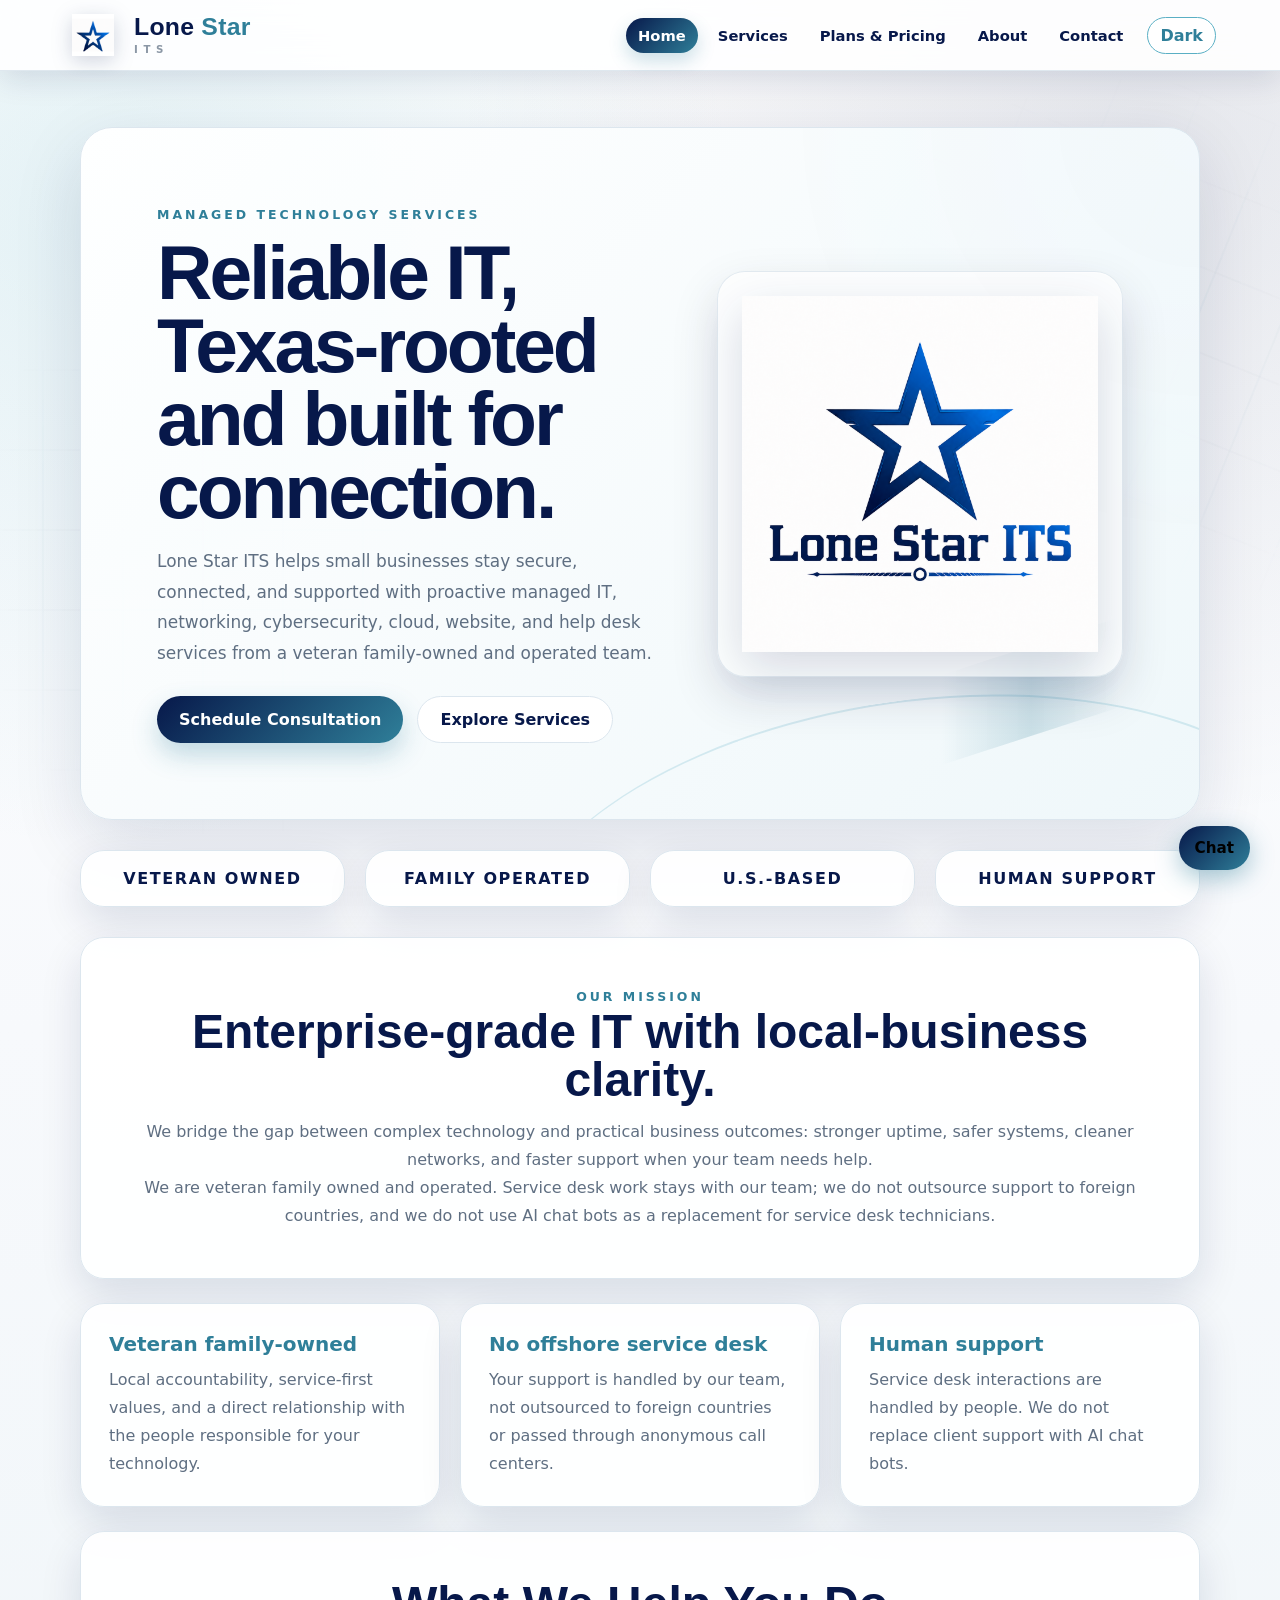
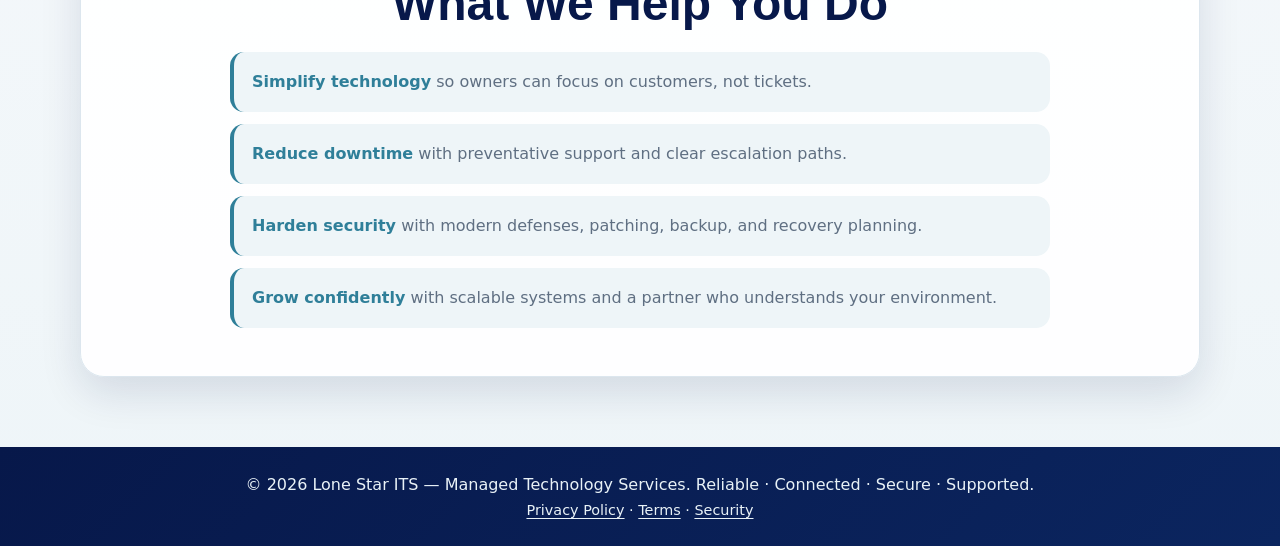
==== index.html @ 9e4dc772 "chore: add human service desk messaging" ====
<!DOCTYPE html>
<html lang="en">
<head>
  <meta charset="UTF-8">
  <meta name="viewport" content="width=device-width, initial-scale=1.0">
  <title>Lone Star ITS | Managed IT Services in Texas</title>
  <meta name="description" content="Lone Star ITS provides reliable managed IT, cybersecurity, networking, cloud, backup, website management, and support services for small businesses.">
  <meta property="og:title" content="Lone Star ITS | Managed Technology Services">
  <meta property="og:description" content="Lone Star ITS provides reliable managed IT, cybersecurity, networking, cloud, backup, website management, and support services for small businesses.">
  <meta property="og:image" content="https://lonestar-its.com/logo.png">
  <meta property="og:url" content="https://lonestar-its.com/">
  <link rel="icon" type="image/png" href="logo-mark.png">
  <meta http-equiv="Content-Security-Policy" content="default-src 'self'; script-src 'self' 'unsafe-inline'; style-src 'self' 'unsafe-inline' https://fonts.googleapis.com; font-src https://fonts.gstatic.com; img-src 'self' data:; form-action https://formspree.io; connect-src 'self' https://lone-star-its.saints-correa23.workers.dev;">
  <meta http-equiv="X-Content-Type-Options" content="nosniff">
  <meta http-equiv="X-Frame-Options" content="DENY">
  <meta name="referrer" content="strict-origin-when-cross-origin">
  <link href="https://fonts.googleapis.com/css2?family=Inter:wght@400;500;600;700;800&family=Rajdhani:wght@600;700&display=swap" rel="stylesheet">
  <link rel="stylesheet" href="style.css">
</head>
<body>
<header>
  <a class="brand" href="index.html" aria-label="Lone Star ITS home">
    <img src="logo-mark.png" alt="Lone Star ITS blue star logo mark">
    <span class="brand-copy"><strong><span>Lone</span> Star</strong><small>ITS</small></span>
  </a>
  <div class="header-right">
    <nav id="main-nav">
      <a class="active" href="index.html">Home</a>
      <a href="services.html">Services</a>
      <a href="pricing.html">Plans &amp; Pricing</a>
      <a href="about.html">About</a>
      <a href="contact.html">Contact</a>
    </nav>
    <button class="dark-toggle" id="dark-mode-toggle">Dark</button>
    <button class="hamburger" id="hamburger" aria-label="Menu">
      <span></span><span></span><span></span>
    </button>
  </div>
</header>
<section class="hero hero-home fade-in">
  <div class="hero-text slide-up">
    <p class="eyebrow">Managed Technology Services</p>
    <h1>Reliable IT, Texas-rooted and built for connection.</h1>
    <p>Lone Star ITS helps small businesses stay secure, connected, and supported with proactive managed IT, networking, cybersecurity, cloud, website, and help desk services from a veteran family-owned and operated team.</p>
    <div class="hero-actions">
      <a class="btn primary" href="contact.html">Schedule Consultation</a>
      <a class="btn secondary" href="services.html">Explore Services</a>
    </div>
  </div>
  <div class="hero-logo-panel" aria-label="Lone Star ITS logo">
    <img src="logo.png" alt="Lone Star ITS logo">
  </div>
</section>
<main>
  <section class="trust-strip fade-in" aria-label="Brand pillars">
    <span>Veteran Owned</span><span>Family Operated</span><span>U.S.-Based</span><span>Human Support</span>
  </section>
  <section class="mission fade-in">
    <p class="eyebrow">Our Mission</p>
    <h2>Enterprise-grade IT with local-business clarity.</h2>
    <p>We bridge the gap between complex technology and practical business outcomes: stronger uptime, safer systems, cleaner networks, and faster support when your team needs help.</p>
    <p>We are veteran family owned and operated. Service desk work stays with our team; we do not outsource support to foreign countries, and we do not use AI chat bots as a replacement for service desk technicians.</p>
  </section>
  <section class="values cards fade-in">
    <article><h3>Veteran family-owned</h3><p>Local accountability, service-first values, and a direct relationship with the people responsible for your technology.</p></article>
    <article><h3>No offshore service desk</h3><p>Your support is handled by our team, not outsourced to foreign countries or passed through anonymous call centers.</p></article>
    <article><h3>Human support</h3><p>Service desk interactions are handled by people. We do not replace client support with AI chat bots.</p></article>
  </section>
  <section class="goals fade-in">
    <h2>What We Help You Do</h2>
    <ol>
      <li><strong>Simplify technology</strong> so owners can focus on customers, not tickets.</li>
      <li><strong>Reduce downtime</strong> with preventative support and clear escalation paths.</li>
      <li><strong>Harden security</strong> with modern defenses, patching, backup, and recovery planning.</li>
      <li><strong>Grow confidently</strong> with scalable systems and a partner who understands your environment.</li>
    </ol>
  </section>
</main>
<footer>
  <p>© 2026 Lone Star ITS — Managed Technology Services. Reliable · Connected · Secure · Supported.</p>
  <p class="footer-links"><a href="privacy.html">Privacy Policy</a> · <a href="terms.html">Terms</a> · <a href="security.html">Security</a></p>
</footer>
<div id="chat-widget">
  <div id="chat-box">
    <div id="chat-header">
      <div class="chat-status">
        <span class="status-dot"></span>
        Lone Star ITS Website Assistant
      </div>
      <button id="chat-close" aria-label="Close chat">X</button>
    </div>
    <div id="chat-messages">
      <div class="chat-msg bot">Hi there! I'm the Lone Star ITS website assistant for general questions. For service desk support, you will work with real people from our team.</div>
    </div>
    <div id="chat-quick-replies">
      <button class="quick-reply">Pricing</button>
      <button class="quick-reply">Services</button>
      <button class="quick-reply">Service Area</button>
      <button class="quick-reply">Contact</button>
    </div>
    <div id="chat-input-row">
      <input type="text" id="chat-input" placeholder="Type a message..." autocomplete="off">
      <button id="chat-send" aria-label="Send message">Send</button>
    </div>
  </div>
  <button id="chat-toggle" title="Chat with us">Chat</button>
</div>
<script src="main.js"></script>
</body>
</html>
---- style.css ----
/* ============================================================
   Lone Star ITS — Main Stylesheet
   Brand direction: navy, teal, silver, white, circuit-line detail
   ============================================================ */

:root {
  --bg: #f7f9fc;
  --surface: #ffffff;
  --surface-soft: #eef5f8;
  --text: #10213f;
  --muted: #5f6f82;
  --navy: #07184a;
  --navy-2: #0b255f;
  --teal: #2f7f99;
  --teal-light: #5aafc4;
  --silver: #8b97a5;
  --border: #dce6ee;
  --shadow: rgba(7, 24, 74, 0.12);
  --shadow-strong: rgba(7, 24, 74, 0.24);
  --chat-bg: #ffffff;
  --chat-bubble-bot: #edf4f7;
  --chat-bubble-user: #2f7f99;
  --chat-text: #10213f;
}

body.dark-mode {
  --bg: #07111f;
  --surface: #0d1b2f;
  --surface-soft: #10213f;
  --text: #e9f2f7;
  --muted: #aebdca;
  --border: #1f3857;
  --shadow: rgba(0, 0, 0, 0.4);
  --shadow-strong: rgba(0, 0, 0, 0.55);
  --chat-bg: #0d1b2f;
  --chat-bubble-bot: #132b45;
  --chat-text: #e9f2f7;
}

* { box-sizing: border-box; margin: 0; padding: 0; }

body {
  min-height: 100vh;
  color: var(--text);
  background:
    radial-gradient(circle at 8% 10%, rgba(90, 175, 196, 0.16), transparent 28%),
    radial-gradient(circle at 90% 6%, rgba(7, 24, 74, 0.10), transparent 30%),
    linear-gradient(180deg, #ffffff 0%, var(--bg) 48%, #eef5f8 100%);
  font-family: 'Inter', system-ui, -apple-system, BlinkMacSystemFont, 'Segoe UI', sans-serif;
  transition: background-color 0.3s, color 0.3s;
}

body::before,
body::after {
  content: "";
  position: fixed;
  inset: auto auto 4% -6%;
  width: 48vw;
  height: 48vw;
  pointer-events: none;
  opacity: 0.18;
  background:
    linear-gradient(90deg, transparent 49%, var(--teal) 50%, transparent 51%) 0 0/80px 80px,
    linear-gradient(0deg, transparent 49%, var(--silver) 50%, transparent 51%) 0 0/80px 80px;
  mask-image: radial-gradient(circle, #000 0%, transparent 68%);
  z-index: -1;
}

body::after {
  inset: 5% -12% auto auto;
  transform: rotate(22deg);
  opacity: 0.13;
}

a { color: inherit; text-decoration: none; }

header {
  position: sticky;
  top: 0;
  z-index: 1000;
  display: flex;
  align-items: center;
  justify-content: space-between;
  gap: 24px;
  padding: 14px clamp(18px, 5vw, 64px);
  background: rgba(255, 255, 255, 0.88);
  border-bottom: 1px solid rgba(220, 230, 238, 0.9);
  box-shadow: 0 8px 30px var(--shadow);
  backdrop-filter: blur(14px);
}

body.dark-mode header { background: rgba(7, 17, 31, 0.88); }

.brand {
  display: inline-flex;
  align-items: center;
  gap: 12px;
  min-width: max-content;
}

.brand img {
  width: 58px;
  height: 42px;
  object-fit: contain;
  filter: drop-shadow(0 5px 10px rgba(7, 24, 74, 0.18));
}

.brand-copy { display: grid; line-height: 1; }
.brand-copy strong {
  font-family: 'Rajdhani', 'Inter', sans-serif;
  font-size: 1.55rem;
  letter-spacing: 0.01em;
  color: var(--teal);
}
.brand-copy strong span { color: var(--navy); }
body.dark-mode .brand-copy strong span { color: #dcefff; }
.brand-copy small {
  margin-top: 4px;
  color: var(--silver);
  letter-spacing: 0.55em;
  font-weight: 800;
  font-size: 0.64rem;
}

.header-right { display: flex; align-items: center; gap: 12px; }
nav { display: flex; align-items: center; gap: 8px; }
nav a {
  padding: 9px 12px;
  color: var(--navy);
  border-radius: 999px;
  font-weight: 700;
  font-size: 0.92rem;
  transition: 0.2s ease;
}
body.dark-mode nav a { color: #dcefff; }
nav a:hover,
nav a.active {
  color: #ffffff;
  background: linear-gradient(135deg, var(--navy), var(--teal));
  box-shadow: 0 8px 18px rgba(47, 127, 153, 0.24);
}

.dark-toggle,
.hamburger,
button,
.btn {
  font: inherit;
}

.dark-toggle {
  border: 1px solid var(--teal-light);
  background: var(--surface);
  color: var(--teal);
  border-radius: 999px;
  padding: 8px 12px;
  cursor: pointer;
  font-weight: 800;
  white-space: nowrap;
}
.dark-toggle:hover { background: var(--teal); color: #fff; }

.hamburger {
  display: none;
  flex-direction: column;
  gap: 5px;
  cursor: pointer;
  background: none;
  border: none;
  padding: 4px;
}
.hamburger span { width: 25px; height: 3px; background: var(--navy); border-radius: 3px; transition: 0.3s; }
body.dark-mode .hamburger span { background: #e9f2f7; }
.hamburger.open span:nth-child(1) { transform: translateY(8px) rotate(45deg); }
.hamburger.open span:nth-child(2) { opacity: 0; }
.hamburger.open span:nth-child(3) { transform: translateY(-8px) rotate(-45deg); }

.hero {
  position: relative;
  overflow: hidden;
  display: grid;
  grid-template-columns: minmax(0, 1.1fr) minmax(290px, 0.9fr);
  align-items: center;
  gap: clamp(28px, 5vw, 70px);
  margin: clamp(24px, 5vw, 56px) auto 28px;
  width: min(1120px, calc(100% - 32px));
  padding: clamp(34px, 6vw, 76px);
  background:
    linear-gradient(135deg, rgba(255, 255, 255, 0.94), rgba(238, 247, 250, 0.94)),
    radial-gradient(circle at 100% 0%, rgba(90, 175, 196, 0.24), transparent 35%);
  border: 1px solid var(--border);
  border-radius: 32px;
  box-shadow: 0 24px 70px var(--shadow);
}
body.dark-mode .hero { background: linear-gradient(135deg, rgba(13, 27, 47, 0.96), rgba(12, 36, 65, 0.92)); }
.hero::before {
  content: "";
  position: absolute;
  inset: auto -12% -45% 38%;
  height: 62%;
  border: 2px solid rgba(90, 175, 196, 0.22);
  border-left: none;
  border-bottom: none;
  border-radius: 50%;
  transform: rotate(-8deg);
}
.hero::after {
  content: "";
  position: absolute;
  right: 7%;
  bottom: 12%;
  width: 180px;
  height: 90px;
  background: linear-gradient(90deg, transparent, rgba(47, 127, 153, 0.28), transparent);
  transform: skewY(-18deg);
  opacity: 0.7;
}
.hero > * { position: relative; z-index: 1; }
.hero.compact { min-height: 360px; }
.hero h1 {
  max-width: 760px;
  color: var(--navy);
  font-family: 'Rajdhani', 'Inter', sans-serif;
  font-size: clamp(2.4rem, 6vw, 5rem);
  line-height: 0.95;
  letter-spacing: -0.04em;
  margin: 10px 0 18px;
}
body.dark-mode .hero h1 { color: #eaf8ff; }
.hero p { color: var(--muted); line-height: 1.8; font-size: 1.06rem; max-width: 680px; }
.eyebrow {
  color: var(--teal) !important;
  text-transform: uppercase;
  letter-spacing: 0.24em;
  font-weight: 900;
  font-size: 0.78rem !important;
}
.hero-actions { display: flex; flex-wrap: wrap; gap: 14px; margin-top: 28px; }

.btn,
button.submit {
  display: inline-flex;
  align-items: center;
  justify-content: center;
  border: none;
  border-radius: 999px;
  padding: 13px 22px;
  cursor: pointer;
  font-weight: 900;
  transition: 0.2s ease;
}
.btn.primary,
button.submit { background: linear-gradient(135deg, var(--navy), var(--teal)); color: #ffffff; box-shadow: 0 12px 26px rgba(47,127,153,0.28); }
.btn.secondary { color: var(--navy); background: var(--surface); border: 1px solid var(--border); }
.btn.small { padding: 10px 16px; color: #fff; background: var(--teal); margin-top: 16px; }
.btn:hover,
button.submit:hover { transform: translateY(-2px); box-shadow: 0 14px 34px var(--shadow-strong); }

.hero-logo-panel {
  display: grid;
  place-items: center;
  min-height: 300px;
  padding: 24px;
  background: rgba(255,255,255,0.72);
  border: 1px solid rgba(220, 230, 238, 0.8);
  border-radius: 28px;
  box-shadow: inset 0 1px 0 rgba(255,255,255,0.8), 0 20px 48px rgba(7,24,74,0.14);
}
body.dark-mode .hero-logo-panel { background: rgba(255,255,255,0.05); }
.hero-logo-panel img { width: min(100%, 480px); height: auto; object-fit: contain; filter: drop-shadow(0 16px 24px rgba(7,24,74,0.16)); }

main { width: min(1120px, calc(100% - 32px)); margin: 0 auto 70px; }
.trust-strip,
.cards,
.services-grid,
.pricing {
  display: grid;
  gap: 20px;
}
.trust-strip {
  grid-template-columns: repeat(4, 1fr);
  margin: 30px 0;
}
.trust-strip span,
.cards article,
.service-card,
.plan,
.contact,
.mission,
.goals,
.pricing-note,
.web-plan {
  background: rgba(255,255,255,0.9);
  border: 1px solid var(--border);
  border-radius: 24px;
  box-shadow: 0 16px 42px var(--shadow);
}
body.dark-mode .trust-strip span,
body.dark-mode .cards article,
body.dark-mode .service-card,
body.dark-mode .plan,
body.dark-mode .contact,
body.dark-mode .mission,
body.dark-mode .goals,
body.dark-mode .pricing-note,
body.dark-mode .web-plan { background: rgba(13,27,47,0.9); }
.trust-strip span { padding: 18px; text-align: center; color: var(--navy); font-weight: 900; letter-spacing: 0.1em; text-transform: uppercase; }
body.dark-mode .trust-strip span { color: #e9f2f7; }

.mission,
.goals { padding: clamp(26px, 5vw, 48px); margin: 24px 0; text-align: center; }
.mission h2,
.goals h2,
.contact h2,
.pricing-note h2,
.web-plan h2 { color: var(--navy); font-size: clamp(1.8rem, 4vw, 3rem); font-family: 'Rajdhani', 'Inter', sans-serif; line-height: 1; margin-bottom: 14px; }
body.dark-mode .mission h2,
body.dark-mode .goals h2,
body.dark-mode .contact h2,
body.dark-mode .pricing-note h2,
body.dark-mode .web-plan h2 { color: #eaf8ff; }
.mission p,
.goals li,
.cards p,
.service-card p,
.pricing-note p,
.web-plan-copy,
.web-price-card p,
.web-feature-list { color: var(--muted); line-height: 1.75; }
.goals ol { list-style: none; display: grid; gap: 12px; max-width: 820px; margin: 24px auto 0; text-align: left; }
.goals li { padding: 16px 18px; border-left: 4px solid var(--teal); background: var(--surface-soft); border-radius: 14px; }
.goals strong { color: var(--teal); }

.cards { grid-template-columns: repeat(3, 1fr); margin: 24px 0; }
.cards article { padding: 28px; }
.cards h3,
.service-card h3,
.plan h3 { color: var(--teal); font-size: 1.25rem; margin-bottom: 10px; }

.services-grid { grid-template-columns: repeat(auto-fit, minmax(260px, 1fr)); margin-top: 26px; }
.service-card { padding: 28px; transition: 0.2s ease; }
.service-card:hover { transform: translateY(-6px); box-shadow: 0 22px 52px var(--shadow-strong); }

.pricing-note { padding: clamp(24px, 4vw, 38px); margin: 24px 0 0; text-align: center; }
.pricing-note p { max-width: 780px; margin: 0 auto; }
.pricing-note .eyebrow { margin-bottom: 10px; }

.pricing { grid-template-columns: repeat(3, 1fr); align-items: stretch; margin-top: 28px; }
.plan { position: relative; padding: 32px; display: flex; flex-direction: column; gap: 16px; }
.plan.featured { border: 2px solid var(--teal-light); transform: translateY(-8px); }
.plan-label { color: var(--teal); text-transform: uppercase; letter-spacing: 0.18em; font-weight: 900; font-size: 0.72rem; }
.price { color: var(--navy); font-size: 2.4rem; font-weight: 900; }
body.dark-mode .price { color: #eaf8ff; }
.price span { color: var(--muted); font-size: 1rem; }
.plan ul { display: grid; gap: 10px; margin-left: 18px; color: var(--muted); line-height: 1.5; flex: 1; }

.standalone-pricing { margin-top: 28px; }
.web-plan {
  position: relative;
  overflow: hidden;
  display: grid;
  gap: 24px;
  padding: clamp(28px, 5vw, 46px);
  border: 2px solid rgba(90, 175, 196, 0.42);
}
.web-plan::before {
  content: "";
  position: absolute;
  inset: 0;
  background:
    radial-gradient(circle at 85% 15%, rgba(90,175,196,0.20), transparent 30%),
    linear-gradient(135deg, transparent, rgba(47,127,153,0.08));
  pointer-events: none;
}
.web-plan > * { position: relative; z-index: 1; }
.web-plan-copy { max-width: 850px; }
.web-pricing-grid { display: grid; grid-template-columns: repeat(2, 1fr); gap: 18px; }
.web-price-card {
  padding: 22px;
  border: 1px solid var(--border);
  border-radius: 20px;
  background: var(--surface-soft);
}
.web-price-card span { display: block; color: var(--teal); font-weight: 900; text-transform: uppercase; letter-spacing: 0.14em; font-size: 0.72rem; margin-bottom: 8px; }
.web-price-card strong { display: block; color: var(--navy); font-size: clamp(1.6rem, 4vw, 2.6rem); font-weight: 900; margin-bottom: 8px; }
body.dark-mode .web-price-card strong { color: #eaf8ff; }
.web-price-card strong span { display: inline; color: var(--muted); font-size: 1rem; letter-spacing: normal; text-transform: none; }
.web-price-card.highlight { background: linear-gradient(135deg, rgba(7, 24, 74, 0.08), rgba(47, 127, 153, 0.13)); border-color: var(--teal-light); }
.web-feature-list { display: grid; grid-template-columns: repeat(2, minmax(0, 1fr)); gap: 10px 20px; margin-left: 18px; }

.contact { max-width: 680px; margin: 28px auto 0; padding: clamp(26px, 5vw, 46px); text-align: center; }
form { margin-top: 20px; text-align: left; }
label { display: block; margin: 16px 0 7px; font-weight: 800; color: var(--navy); }
body.dark-mode label { color: #dcefff; }
input,
textarea,
select {
  width: 100%;
  padding: 13px 14px;
  border: 1px solid var(--border);
  border-radius: 14px;
  background: var(--surface);
  color: var(--text);
  font: inherit;
}
textarea { resize: vertical; }
input:focus,
textarea:focus,
select:focus { outline: 2px solid rgba(90,175,196,0.35); border-color: var(--teal); }
button.submit { width: 100%; margin-top: 20px; }


#chat-widget { position: fixed; bottom: 30px; right: 30px; z-index: 9999; }
#chat-toggle {
  min-width: 70px;
  height: 44px;
  padding: 0 16px;
  border-radius: 999px;
  background: linear-gradient(135deg, var(--navy), var(--teal));
  border: none;
  cursor: pointer;
  box-shadow: 0 8px 24px rgba(47,127,153,0.42);
  display: flex;
  align-items: center;
  justify-content: center;
  margin-left: auto;
  transition: transform 0.3s;
  font-size: 0.95rem;
  font-weight: 900;
}
#chat-toggle:hover { transform: scale(1.08); }
#chat-box {
  display: none;
  flex-direction: column;
  width: 330px;
  height: 430px;
  background: var(--chat-bg);
  border-radius: 20px;
  box-shadow: 0 18px 48px rgba(0,0,0,0.22);
  overflow: hidden;
  margin-bottom: 12px;
  border: 1px solid var(--border);
}
#chat-box.open { display: flex; }
#chat-header { background: linear-gradient(135deg, var(--navy), var(--teal)); color: #fff; padding: 14px 18px; display: flex; align-items: center; justify-content: space-between; font-weight: 800; font-size: 0.95em; }
.chat-status { display: flex; align-items: center; gap: 8px; }
.status-dot { width: 9px; height: 9px; background: #45d483; border-radius: 50%; animation: pulse 1.5s infinite; }
@keyframes pulse { 0%, 100% { opacity: 1; } 50% { opacity: 0.4; } }
#chat-close { background: none; border: none; color: #fff; font-size: 1.2em; cursor: pointer; line-height: 1; padding: 0 4px; }
#chat-messages { flex: 1; overflow-y: auto; padding: 16px; display: flex; flex-direction: column; gap: 10px; }
.chat-msg { max-width: 85%; padding: 10px 14px; border-radius: 16px; font-size: 0.88em; line-height: 1.5; word-wrap: break-word; }
.chat-msg.bot { background: var(--chat-bubble-bot); color: var(--chat-text); align-self: flex-start; border-bottom-left-radius: 4px; }
.chat-msg.user { background: var(--chat-bubble-user); color: #fff; align-self: flex-end; border-bottom-right-radius: 4px; }
#chat-quick-replies { display: flex; flex-wrap: wrap; gap: 6px; padding: 0 16px 10px; }
.quick-reply { background: none; border: 1px solid var(--teal); color: var(--teal); border-radius: 20px; padding: 5px 12px; font-size: 0.78em; cursor: pointer; font-weight: 800; }
.quick-reply:hover { background: var(--teal); color: #fff; }
#chat-input-row { display: flex; border-top: 1px solid var(--border); padding: 10px; gap: 8px; }
#chat-input { flex: 1; border-radius: 20px; padding: 8px 14px; font-size: 0.85em; }
#chat-send { background: var(--teal); border: none; border-radius: 999px; min-width: 58px; height: 36px; padding: 0 12px; color: #fff; cursor: pointer; display: flex; align-items: center; justify-content: center; font-weight: 900; }
#chat-send:hover { background: var(--teal-light); }
.typing-indicator { display: flex; align-items: center; gap: 4px; padding: 12px 16px; min-width: 52px; }
.typing-indicator span { display: inline-block; width: 7px; height: 7px; border-radius: 50%; background: var(--teal); animation: typingBounce 1.2s infinite ease-in-out; }
.typing-indicator span:nth-child(2) { animation-delay: 0.2s; }
.typing-indicator span:nth-child(3) { animation-delay: 0.4s; }
@keyframes typingBounce { 0%, 60%, 100% { transform: translateY(0); opacity: 0.4; } 30% { transform: translateY(-6px); opacity: 1; } }

footer { text-align: center; padding: 28px 16px; color: #e9f2f7; background: linear-gradient(135deg, var(--navy), #0b255f); }
.footer-links { margin-top: 8px; font-size: 0.9rem; }
.footer-links a { color: #e9f2f7; text-decoration: underline; text-underline-offset: 3px; }
.form-note { margin-top: 16px; color: var(--muted); line-height: 1.6; font-size: 0.92rem; }
.form-note a { color: var(--teal); font-weight: 800; text-decoration: underline; }
.visually-hidden { position: absolute !important; left: -10000px !important; width: 1px !important; height: 1px !important; overflow: hidden !important; }
.fade-in { animation: fadeIn 0.75s ease-in forwards; opacity: 0; }
.slide-up { animation: slideUp 0.75s ease-out forwards; opacity: 0; }
@keyframes fadeIn { from { opacity: 0; transform: translateY(10px); } to { opacity: 1; transform: translateY(0); } }
@keyframes slideUp { from { opacity: 0; transform: translateY(24px); } to { opacity: 1; transform: translateY(0); } }

@media (max-width: 900px) {
  header { flex-wrap: wrap; }
  .hamburger { display: flex; }
  nav { display: none; width: 100%; flex-direction: column; align-items: stretch; padding: 10px 0; }
  nav.open { display: flex; }
  nav a { text-align: center; }
  .hero { grid-template-columns: 1fr; text-align: center; padding: 32px 20px; }
  .hero p { margin-left: auto; margin-right: auto; }
  .hero-actions { justify-content: center; }
  .hero-logo-panel { min-height: 220px; }
  .trust-strip, .cards, .pricing, .web-pricing-grid, .web-feature-list { grid-template-columns: 1fr; }
  .plan.featured { transform: none; }
  #chat-box { width: 290px; height: 390px; }
  #chat-widget { bottom: 20px; right: 16px; }
}

@media (max-width: 520px) {
  .brand-copy strong { font-size: 1.2rem; }
  .brand-copy small { letter-spacing: 0.35em; }
  .brand img { width: 50px; }
  .header-right { width: 100%; justify-content: flex-end; }
  .hero h1 { font-size: 2.25rem; }
}
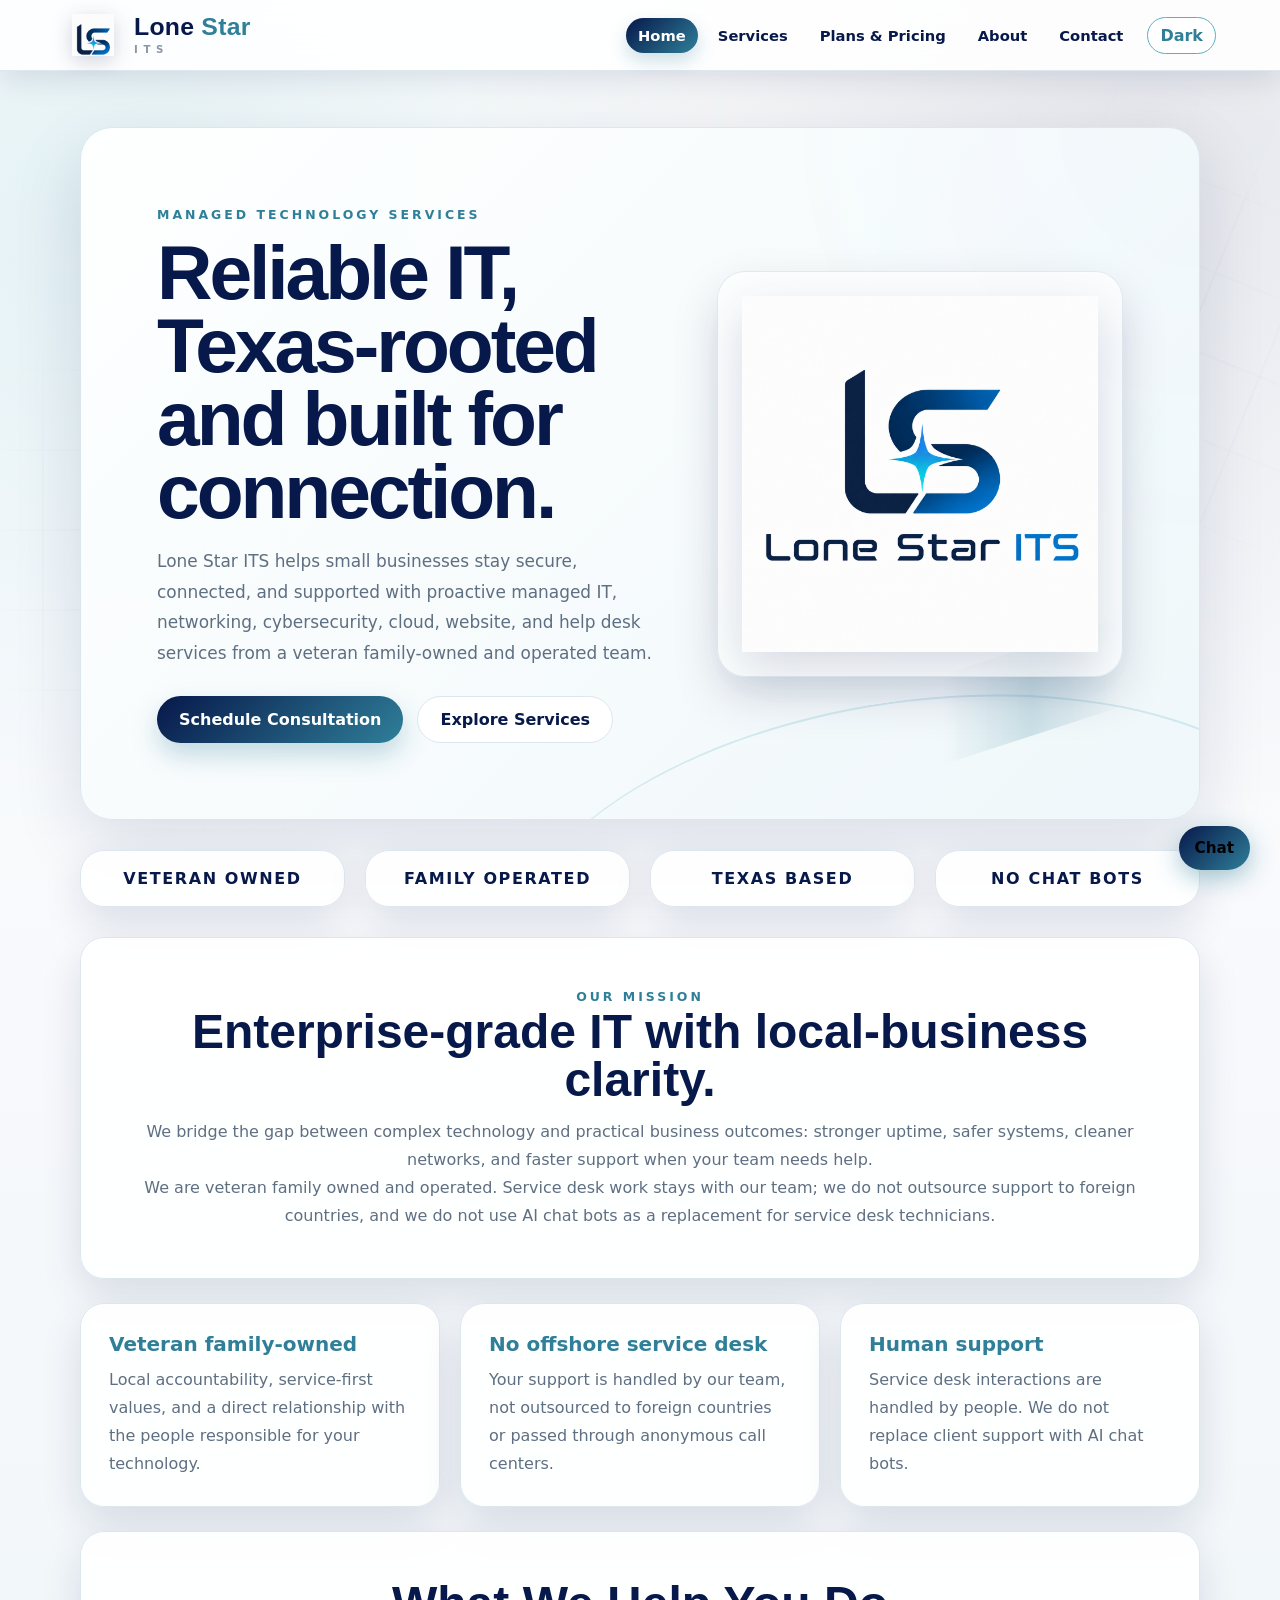
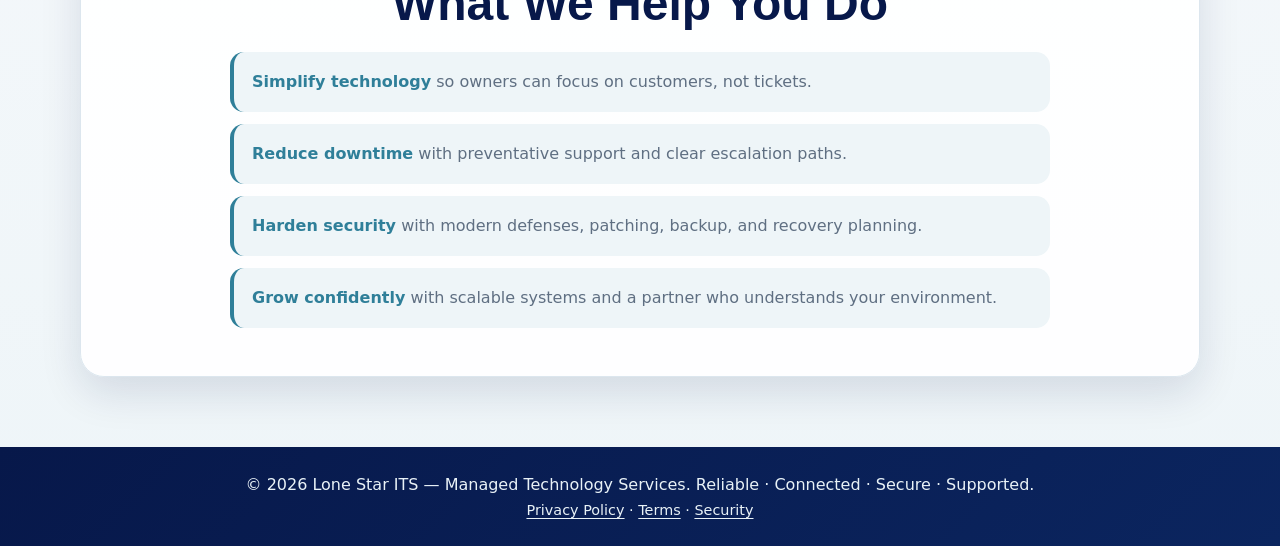
==== commit 087bcf92: "chore: update home trust strip to Texas Based and No Chat Bots Co-Authored-By: Claude Opus 4.7 <nore" ====
--- a/index.html
+++ b/index.html
@@ -53,7 +53,7 @@
 </section>
 <main>
   <section class="trust-strip fade-in" aria-label="Brand pillars">
-    <span>Veteran Owned</span><span>Family Operated</span><span>U.S.-Based</span><span>Human Support</span>
+    <span>Veteran Owned</span><span>Family Operated</span><span>Texas Based</span><span>No Chat Bots</span>
   </section>
   <section class="mission fade-in">
     <p class="eyebrow">Our Mission</p>
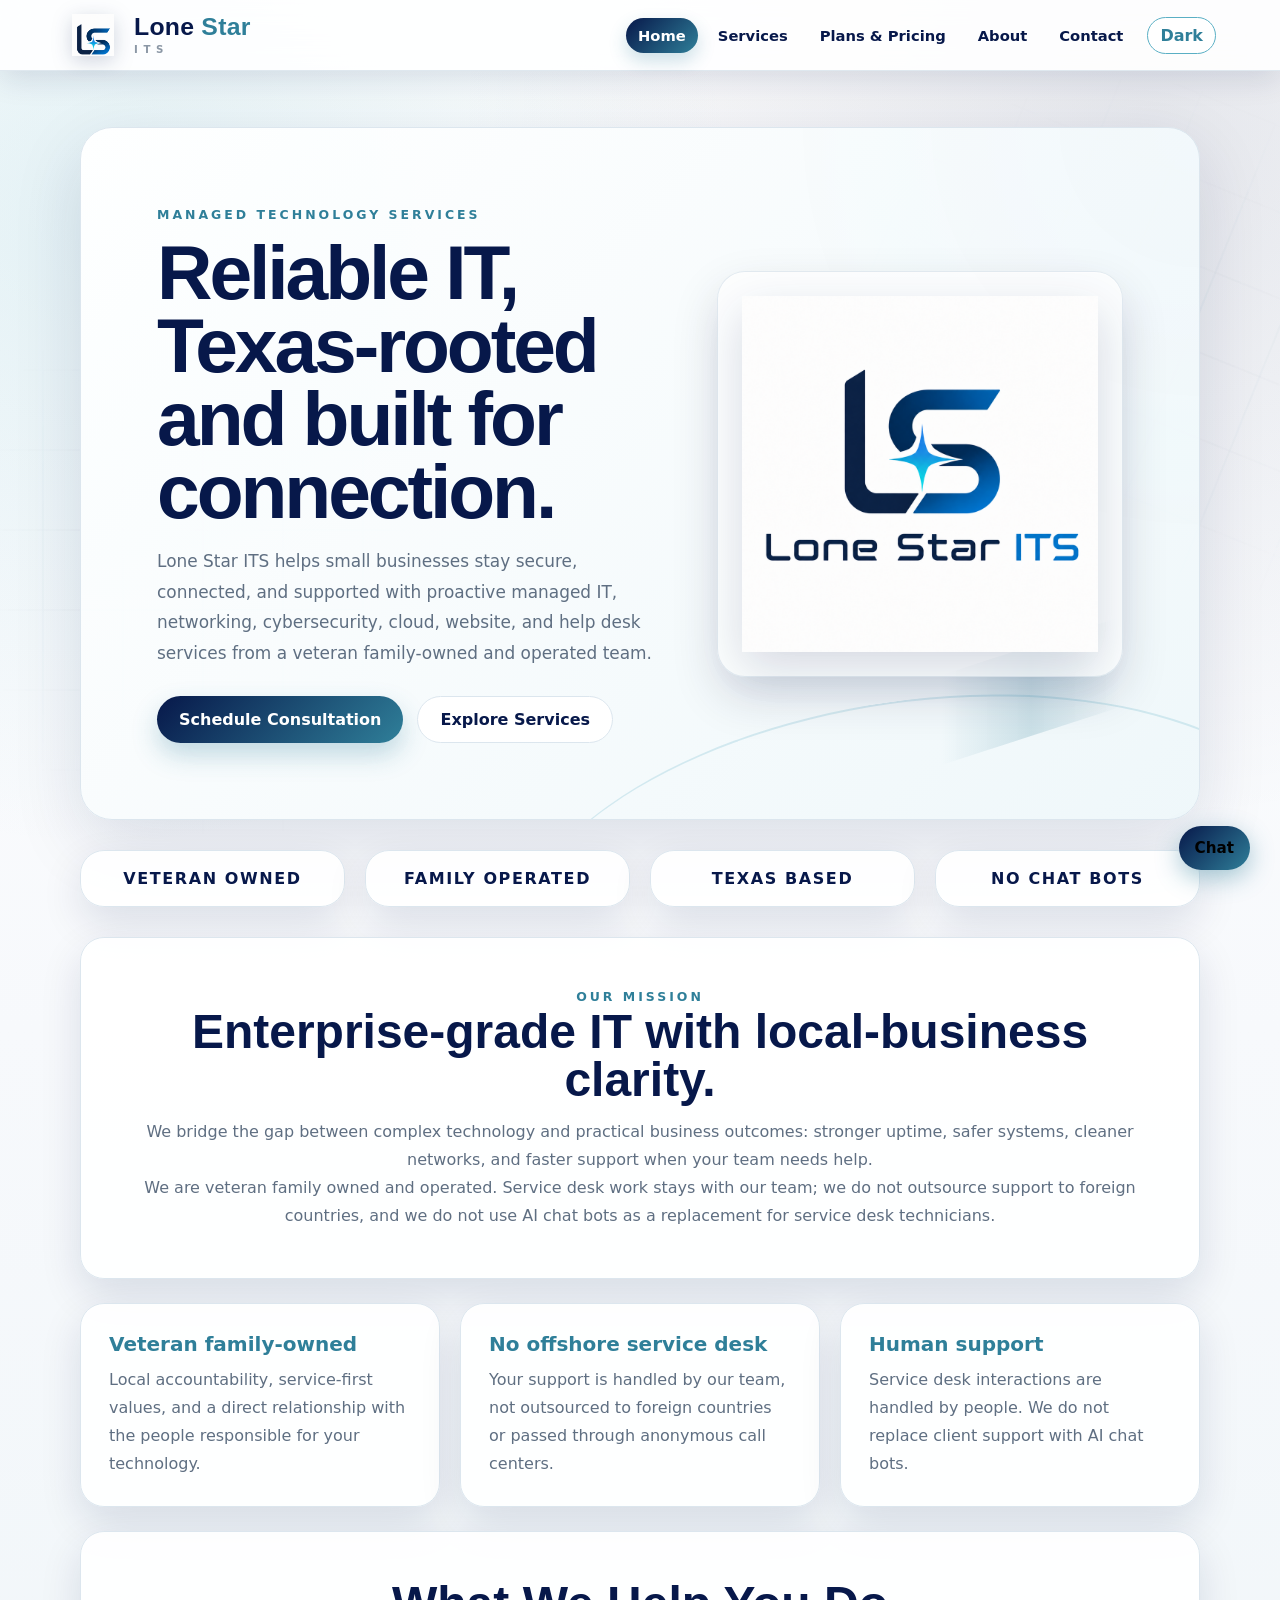
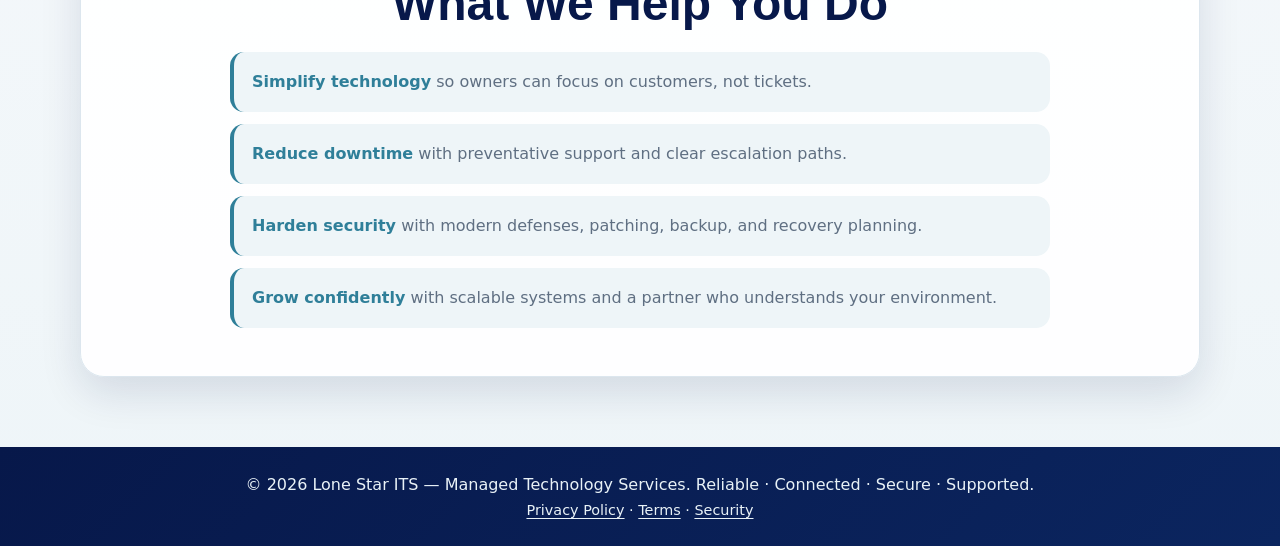
==== commit ca9577fe: "Fix privacy/security accuracy, harden CSP, add SEO/a11y, trim repo - privacy.html & security.html: r" ====
--- a/index.html
+++ b/index.html
@@ -9,15 +9,44 @@
   <meta property="og:description" content="Lone Star ITS provides reliable managed IT, cybersecurity, networking, cloud, backup, website management, and support services for small businesses.">
   <meta property="og:image" content="https://lonestar-its.com/logo.png">
   <meta property="og:url" content="https://lonestar-its.com/">
+  <link rel="canonical" href="https://lonestar-its.com/">
+  <meta name="twitter:card" content="summary_large_image">
+  <meta name="twitter:title" content="Lone Star ITS | Managed Technology Services">
+  <meta name="twitter:description" content="Lone Star ITS provides reliable managed IT, cybersecurity, networking, cloud, backup, website management, and support services for small businesses.">
+  <meta name="twitter:image" content="https://lonestar-its.com/logo.png">
   <link rel="icon" type="image/png" href="logo-mark.png">
-  <meta http-equiv="Content-Security-Policy" content="default-src 'self'; script-src 'self' 'unsafe-inline'; style-src 'self' 'unsafe-inline' https://fonts.googleapis.com; font-src https://fonts.gstatic.com; img-src 'self' data:; form-action https://formspree.io; connect-src 'self' https://lone-star-its.saints-correa23.workers.dev;">
+  <meta http-equiv="Content-Security-Policy" content="default-src 'self'; script-src 'self' https://challenges.cloudflare.com; style-src 'self' https://fonts.googleapis.com; font-src https://fonts.gstatic.com; img-src 'self' data:; form-action 'self'; connect-src 'self' https://lone-star-its.saints-correa23.workers.dev; frame-src https://challenges.cloudflare.com; frame-ancestors 'none'; base-uri 'self'; object-src 'none'; upgrade-insecure-requests">
   <meta http-equiv="X-Content-Type-Options" content="nosniff">
-  <meta http-equiv="X-Frame-Options" content="DENY">
   <meta name="referrer" content="strict-origin-when-cross-origin">
+  <link rel="preconnect" href="https://fonts.googleapis.com">
+  <link rel="preconnect" href="https://fonts.gstatic.com" crossorigin>
   <link href="https://fonts.googleapis.com/css2?family=Inter:wght@400;500;600;700;800&family=Rajdhani:wght@600;700&display=swap" rel="stylesheet">
   <link rel="stylesheet" href="style.css">
+  <script type="application/ld+json">
+  {
+    "@context": "https://schema.org",
+    "@type": "ProfessionalService",
+    "name": "Lone Star ITS",
+    "image": "https://lonestar-its.com/logo.png",
+    "url": "https://lonestar-its.com/",
+    "telephone": "+1-254-317-9258",
+    "email": "support@lonestar-its.com",
+    "priceRange": "$$",
+    "address": {
+      "@type": "PostalAddress",
+      "streetAddress": "214 Ackerman St.",
+      "addressLocality": "Rockdale",
+      "addressRegion": "TX",
+      "postalCode": "76567",
+      "addressCountry": "US"
+    },
+    "description": "Veteran family-owned and operated managed technology services for small businesses: managed IT support, network setup and security, backup and recovery, cybersecurity audits, cloud/email setup, web design and management, and device lifecycle management.",
+    "areaServed": "TX"
+  }
+  </script>
 </head>
 <body>
+<a class="skip-link" href="#main-content">Skip to main content</a>
 <header>
   <a class="brand" href="index.html" aria-label="Lone Star ITS home">
     <img src="logo-mark.png" alt="Lone Star ITS blue star logo mark">
@@ -51,7 +80,7 @@
     <img src="logo.png" alt="Lone Star ITS logo">
   </div>
 </section>
-<main>
+<main id="main-content">
   <section class="trust-strip fade-in" aria-label="Brand pillars">
     <span>Veteran Owned</span><span>Family Operated</span><span>Texas Based</span><span>No Chat Bots</span>
   </section>
@@ -99,6 +128,7 @@
       <button class="quick-reply">Contact</button>
     </div>
     <div id="chat-input-row">
+      <label for="chat-input" class="visually-hidden">Type your message to the website assistant</label>
       <input type="text" id="chat-input" placeholder="Type a message..." autocomplete="off">
       <button id="chat-send" aria-label="Send message">Send</button>
     </div>
--- a/style.css
+++ b/style.css
@@ -285,6 +285,7 @@
 .service-card,
 .plan,
 .contact,
+.contact-info,
 .mission,
 .goals,
 .pricing-note,
@@ -299,10 +300,19 @@
 body.dark-mode .service-card,
 body.dark-mode .plan,
 body.dark-mode .contact,
+body.dark-mode .contact-info,
 body.dark-mode .mission,
 body.dark-mode .goals,
 body.dark-mode .pricing-note,
 body.dark-mode .web-plan { background: rgba(13,27,47,0.9); }
+
+.contact-info { max-width: 680px; margin: 28px auto 0; padding: clamp(24px, 4vw, 38px); text-align: center; }
+.contact-info h2 { color: var(--navy); font-size: clamp(1.6rem, 3.5vw, 2.4rem); font-family: 'Rajdhani', 'Inter', sans-serif; line-height: 1; margin-bottom: 14px; }
+body.dark-mode .contact-info h2 { color: #eaf8ff; }
+.contact-info address { font-style: normal; color: var(--muted); line-height: 1.9; }
+.contact-info .contact-name { color: var(--text); font-weight: 700; letter-spacing: 0.02em; }
+.contact-info a { color: var(--teal); text-decoration: none; font-weight: 600; }
+.contact-info a:hover { text-decoration: underline; }
 .trust-strip span { padding: 18px; text-align: center; color: var(--navy); font-weight: 900; letter-spacing: 0.1em; text-transform: uppercase; }
 body.dark-mode .trust-strip span { color: #e9f2f7; }
 
@@ -453,6 +463,8 @@
 #chat-quick-replies { display: flex; flex-wrap: wrap; gap: 6px; padding: 0 16px 10px; }
 .quick-reply { background: none; border: 1px solid var(--teal); color: var(--teal); border-radius: 20px; padding: 5px 12px; font-size: 0.78em; cursor: pointer; font-weight: 800; }
 .quick-reply:hover { background: var(--teal); color: #fff; }
+#turnstile-container { display: flex; justify-content: center; padding: 8px 10px 0; min-height: 0; }
+#turnstile-container:empty { padding: 0; }
 #chat-input-row { display: flex; border-top: 1px solid var(--border); padding: 10px; gap: 8px; }
 #chat-input { flex: 1; border-radius: 20px; padding: 8px 14px; font-size: 0.85em; }
 #chat-send { background: var(--teal); border: none; border-radius: 999px; min-width: 58px; height: 36px; padding: 0 12px; color: #fff; cursor: pointer; display: flex; align-items: center; justify-content: center; font-weight: 900; }
@@ -468,7 +480,22 @@
 .footer-links a { color: #e9f2f7; text-decoration: underline; text-underline-offset: 3px; }
 .form-note { margin-top: 16px; color: var(--muted); line-height: 1.6; font-size: 0.92rem; }
 .form-note a { color: var(--teal); font-weight: 800; text-decoration: underline; }
+.form-status { margin-top: 12px; min-height: 1.2em; line-height: 1.6; font-size: 0.95rem; font-weight: 600; }
+.form-status[data-state="pending"] { color: var(--muted); }
+.form-status[data-state="error"]   { color: #c0392b; }
 .visually-hidden { position: absolute !important; left: -10000px !important; width: 1px !important; height: 1px !important; overflow: hidden !important; }
+.skip-link {
+  position: absolute;
+  left: -9999px;
+  top: 0;
+  z-index: 10000;
+  background: var(--navy);
+  color: #fff;
+  font-weight: 700;
+  padding: 12px 20px;
+  border-radius: 0 0 10px 0;
+}
+.skip-link:focus { left: 0; }
 .fade-in { animation: fadeIn 0.75s ease-in forwards; opacity: 0; }
 .slide-up { animation: slideUp 0.75s ease-out forwards; opacity: 0; }
 @keyframes fadeIn { from { opacity: 0; transform: translateY(10px); } to { opacity: 1; transform: translateY(0); } }
@@ -497,3 +524,35 @@
   .header-right { width: 100%; justify-content: flex-end; }
   .hero h1 { font-size: 2.25rem; }
 }
+
+/* Pricing page layout */
+body.pricing-page main,
+body.pricing-page .hero {
+  width: min(1280px, calc(100% - 32px));
+}
+
+.pricing.pricing-four {
+  grid-template-columns: repeat(4, minmax(0, 1fr));
+  gap: 18px;
+}
+
+.pricing-four .plan { padding: 28px; }
+.pricing-four .price { font-size: clamp(2rem, 3vw, 2.4rem); }
+
+.launch-note {
+  color: var(--muted);
+  line-height: 1.55;
+  margin-top: -4px;
+}
+
+.launch-note strong { color: var(--teal); }
+
+.text-left { text-align: left; }
+
+@media (max-width: 1180px) {
+  .pricing.pricing-four { grid-template-columns: repeat(2, minmax(0, 1fr)); }
+}
+
+@media (max-width: 900px) {
+  .pricing.pricing-four { grid-template-columns: 1fr; }
+}
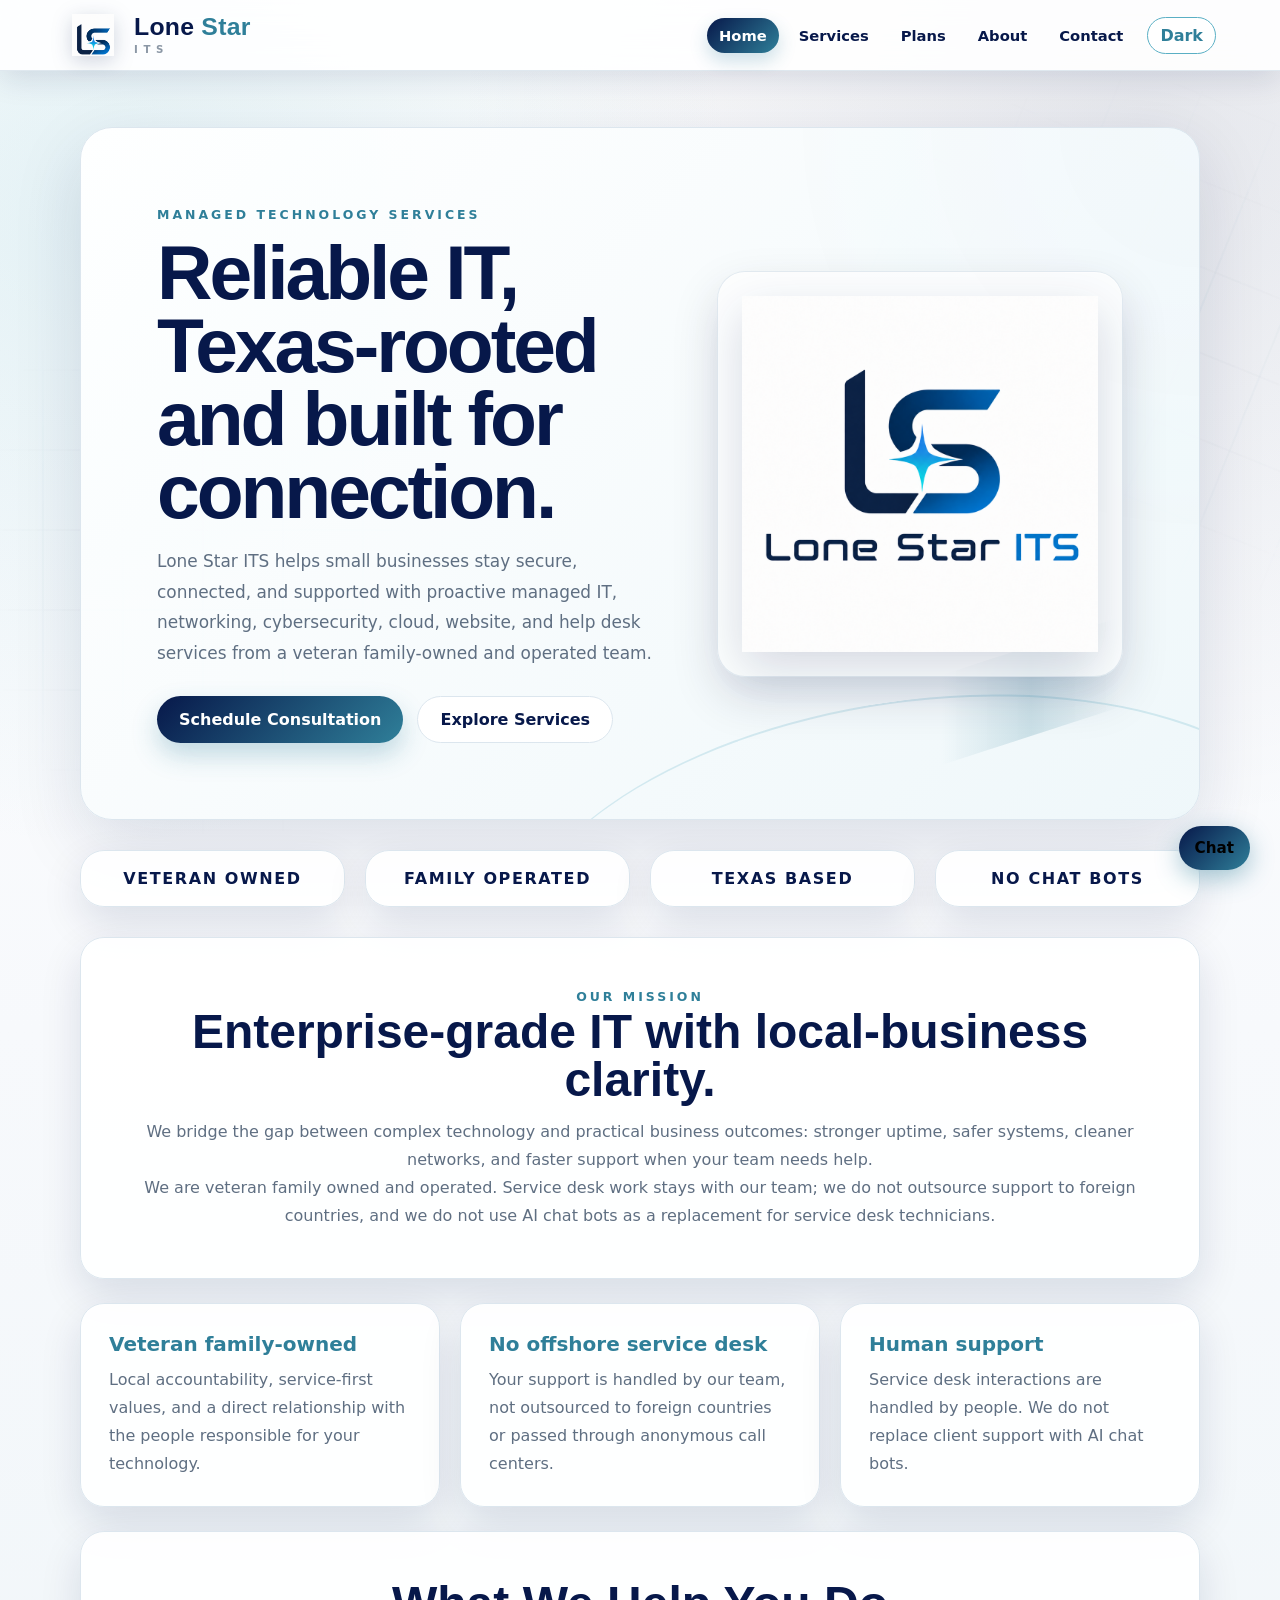
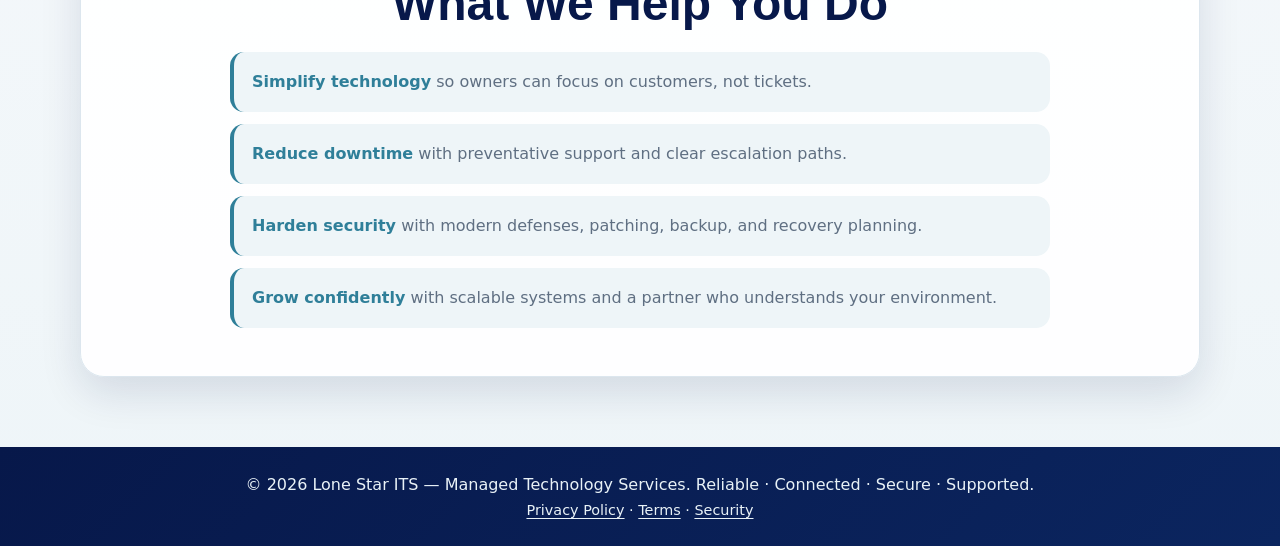
==== commit 3a6248ef: "Remove all published pricing, gate quotes behind Contact form - pricing.html: keep all 4 tiles (Basi" ====
--- a/index.html
+++ b/index.html
@@ -31,7 +31,6 @@
     "url": "https://lonestar-its.com/",
     "telephone": "+1-254-317-9258",
     "email": "support@lonestar-its.com",
-    "priceRange": "$$",
     "address": {
       "@type": "PostalAddress",
       "streetAddress": "214 Ackerman St.",
@@ -56,7 +55,7 @@
     <nav id="main-nav">
       <a class="active" href="index.html">Home</a>
       <a href="services.html">Services</a>
-      <a href="pricing.html">Plans &amp; Pricing</a>
+      <a href="pricing.html">Plans</a>
       <a href="about.html">About</a>
       <a href="contact.html">Contact</a>
     </nav>
@@ -122,7 +121,7 @@
       <div class="chat-msg bot">Hi there! I'm the Lone Star ITS website assistant for general questions. For service desk support, you will work with real people from our team.</div>
     </div>
     <div id="chat-quick-replies">
-      <button class="quick-reply">Pricing</button>
+      <button class="quick-reply">Plans</button>
       <button class="quick-reply">Services</button>
       <button class="quick-reply">Service Area</button>
       <button class="quick-reply">Contact</button>
